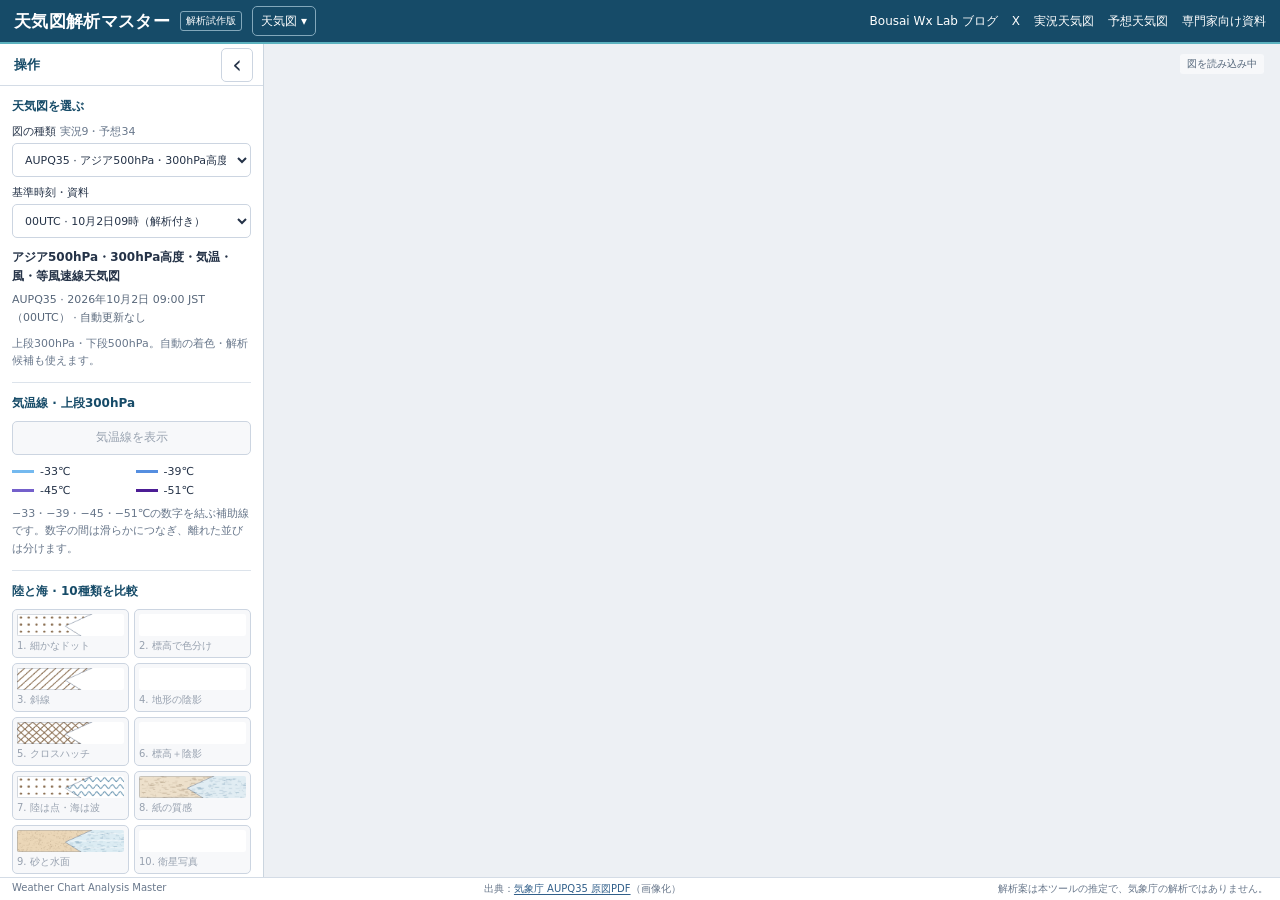
==== index.html @ 8e0619f0 "Add 300 hPa temperature stamp guide lines" ====
<!doctype html>
<html lang="ja">
<head>
  <meta charset="utf-8">
  <meta name="viewport" content="width=device-width, initial-scale=1">
  <meta name="referrer" content="no-referrer">
  <meta http-equiv="Content-Security-Policy" content="default-src 'none'; script-src 'self'; style-src 'self'; img-src 'self' blob:; connect-src 'self'; object-src 'none'; base-uri 'none'; form-action 'none'">
  <meta name="description" content="天気図解析マスター（Weather Chart Analysis Master）。気象庁の専門天気図に風速帯の色塗りとトラフ・強風軸の候補を重ねる解析補助ツール。">
  <meta name="application-name" content="Weather Chart Analysis Master">
  <title>天気図解析マスター | Weather Chart Analysis Master | Bousai Wx Lab</title>
  <link rel="stylesheet" href="styles.css?v=c596bcf6027dfc01">
  <script src="analysis.js?v=8c87cda59aa957b8" defer></script>
  <script src="geography.js?v=f05742dc0ce1b78a" defer></script>
  <script src="catalog.js?v=9d1519ba693ab9cf" defer></script>
  <script src="app.js?v=168e62d53a9ed03c" defer></script>
</head>
<body>
  <header class="topbar">
    <h1 title="Weather Chart Analysis Master">天気図解析マスター</h1><span class="edition">解析試作版</span>
    <button type="button" id="choose-chart" aria-label="天気図を選ぶ" aria-controls="control-panel">天気図 ▾</button>
    <details id="links" class="header-links"><summary>リンク</summary><nav aria-label="関連リンク">
      <a href="https://bousai-wx-lab.com/" target="_blank" rel="noopener noreferrer">Bousai Wx Lab ブログ</a>
      <a href="https://x.com/bousai_wx_lab" target="_blank" rel="noopener noreferrer" aria-label="Bousai Wx LabのX">X</a>
      <a href="https://www.jma.go.jp/bosai/numericmap/#type=upper" target="_blank" rel="noopener noreferrer">実況天気図</a>
      <a href="https://www.jma.go.jp/bosai/numericmap/" target="_blank" rel="noopener noreferrer">予想天気図</a>
      <a href="https://www.jma.go.jp/jma/kishou/know/expert/index.html" target="_blank" rel="noopener noreferrer">専門家向け資料</a>
    </nav></details>
  </header>
  <main id="workspace">
    <aside id="control-panel" aria-label="天気図の操作パネル">
    <div class="panel-heading"><strong>操作</strong><button type="button" id="panel-close" aria-label="操作パネルを左に折りたたむ" aria-controls="control-panel" aria-expanded="true">‹</button></div>
    <div class="panel-content">
    <section class="chart-selection" aria-labelledby="chart-selection-heading">
      <h2 id="chart-selection-heading">天気図を選ぶ</h2>
      <label for="chart-select">図の種類 <span id="chart-count"></span></label>
      <select id="chart-select" disabled><option>一覧を読み込み中</option></select>
      <label for="source-select">基準時刻・資料</label>
      <select id="source-select" disabled><option>読み込み中</option></select>
      <div id="page-selection" hidden><label for="page-select">ページ</label><select id="page-select"></select></div>
      <p id="chart-name"></p>
      <p id="chart-info">AUPQ35 · 300 / 500hPa · 図を読み込み中</p>
      <p id="chart-note" class="gesture-note"></p>
      <button type="button" id="chart-retry" hidden>図を再読み込み</button>
    </section>
    <section class="panel-section" data-requires="reviewed-aupq35" aria-labelledby="temperature-heading">
      <h2 id="temperature-heading">気温線 · 上段300hPa</h2>
      <button type="button" id="temperature" aria-pressed="false" disabled>気温線を表示</button>
      <div id="temperature-legend" class="temperature-legend" aria-label="300hPaの気温線。暖かいほど薄い青、冷たいほど濃い紫"></div>
      <p class="gesture-note">−33・−39・−45・−51℃の数字を結ぶ補助線です。数字の間は滑らかにつなぎ、離れた並びは分けます。</p>
    </section>
    <section class="panel-section" data-requires="reviewed-aupq35" aria-labelledby="geography-heading">
      <h2 id="geography-heading">陸と海 · 10種類を比較</h2>
      <div id="geography-patterns" class="geography-patterns" role="group" aria-label="陸海の塗り方"></div>
      <div class="geography-settings"><button type="button" id="geography-toggle" aria-pressed="false" disabled>陸海を外す</button><label for="geography-opacity">濃さ <output id="geography-opacity-value">40%</output></label></div>
      <input id="geography-opacity" type="range" min="0" max="100" step="5" value="40" aria-label="陸海の濃さ" disabled>
      <p id="geography-note" class="gesture-note">上段・下段に同じ塗り方を重ねます。<br>濃さを変えて線の見やすさを調整できます。</p>
      <p id="satellite-note" class="gesture-note" hidden>地表の参考画像：NASA Blue Marble、2004年10月。現在の航空写真ではありません。<br><a href="https://science.nasa.gov/earth/earth-observatory/blue-marble-next-generation/base-map/" target="_blank" rel="noopener noreferrer">NASA Earth Observatory / Reto Stoeckli</a>（投影変換して使用）</p>
      <div id="elevation-note" hidden>
        <h3 class="elevation-heading">地表の標高</h3><div id="elevation-legend" class="elevation-legend" aria-label="地表標高の色分け、単位はメートル"></div>
        <p id="relief-note" class="gesture-note" hidden>陰影の明暗は斜面の向き・傾きです。山の凹凸を強調しています。</p>
        <p class="gesture-note"><a href="https://www.ncei.noaa.gov/products/etopo-global-relief-model" target="_blank" rel="noopener noreferrer">NOAA ETOPO 2022</a> · 1分格子（南北約1.9km）<br>山脈や高原を見る広域表示です。</p>
      </div>
    </section>
    <section class="panel-section" data-requires="reviewed-aupq35" aria-labelledby="symbol-heading">
      <h2 id="symbol-heading">原図の文字を色分け</h2>
      <button type="button" id="symbol-color" aria-pressed="false" disabled>L・H・C・Wを色分け</button>
      <p class="symbol-legend"><span class="symbol-l">L：赤</span><span class="symbol-h">H：青</span><span class="symbol-c">C：水色</span><span class="symbol-w">W：オレンジ</span></p>
    </section>
    <section class="panel-section" data-requires="reviewed-aupq35" aria-labelledby="wind-heading">
      <h2 id="wind-heading">風速の色塗り · 上段300hPa</h2>
      <button type="button" id="wind" class="wind-button" aria-pressed="false" disabled>風速を色塗り</button>
      <div id="wind-legend" class="wind-legend" aria-label="風速の色分け、単位はノット"></div>
      <p class="gesture-note">等風速線に沿って20kt刻みで色分け。<br>40kt未満は着色しません。</p>
    </section>
    <section class="panel-section" data-requires="reviewed-aupq35" aria-labelledby="analysis-heading">
      <h2 id="analysis-heading">解析候補</h2>
      <div class="group analysis-buttons">
        <button type="button" id="analyze" class="save" disabled>標準の解析案を表示</button>
        <button type="button" id="trough" aria-pressed="false" disabled>トラフ候補</button>
        <button type="button" id="jet" aria-pressed="false" disabled>強風軸候補</button>
        <button type="button" id="original" disabled>原図だけ</button>
      </div>
      <div class="analysis-note"><span class="legend trough-key">500hPa トラフ候補</span><span class="legend jet-key">300hPa 強風軸候補 →</span><p>赤矢印：各強風帯の最も強い帯の中心。流れの経路はこの1枚で確認。<br>トラフ：等高度線の曲がりから推定。</p></div>
    </section>
    <section class="panel-section" aria-labelledby="view-heading">
      <h2 id="view-heading">表示</h2>
      <div class="group view">
        <button type="button" id="zoom-out" aria-label="天気図を縮小" disabled>−</button>
        <select id="zoom" aria-label="天気図の表示倍率"><option value="fit">全体</option><option value="0.25">25%</option><option value="0.5">50%</option><option value="0.75">75%</option><option value="1">100%</option><option value="1.5">150%</option><option value="2">200%</option><option value="3">300%</option><option value="4">400%</option><option value="custom" id="custom-zoom" hidden>倍率</option></select>
        <button type="button" id="zoom-in" aria-label="天気図を拡大" disabled>＋</button>
        <button type="button" id="fit">全体に戻す</button>
      </div>
      <p class="gesture-note">ホイールで拡大・縮小<br>ドラッグで移動</p>
    </section>
    <details id="manual" class="panel-section"><summary>手描きで補足する</summary>
    <div class="toolbar" aria-label="色塗りの道具">
      <div class="group tools" aria-label="操作">
        <button type="button" id="paint" aria-pressed="true">色を塗る</button>
        <button type="button" id="erase" aria-pressed="false">消しゴム</button>
        <button type="button" id="move" aria-pressed="false">移動</button>
      </div>
      <div class="group palette" aria-label="色">
        <button type="button" class="swatch blue" data-color="#2563eb" aria-label="青" aria-pressed="true">青</button>
        <button type="button" class="swatch red" data-color="#dc2626" aria-label="赤" aria-pressed="false">赤</button>
        <button type="button" class="swatch green" data-color="#16a34a" aria-label="緑" aria-pressed="false">緑</button>
        <button type="button" class="swatch yellow" data-color="#eab308" aria-label="黄" aria-pressed="false">黄</button>
        <button type="button" class="swatch purple" data-color="#9333ea" aria-label="紫" aria-pressed="false">紫</button>
        <label class="custom-color">自由色<input type="color" id="color" value="#2563eb" aria-label="自由色"></label>
      </div>
      <div class="group settings">
        <label>太さ<select id="width"><option value="5">細</option><option value="14" selected>中</option><option value="30">太</option><option value="60">極太</option></select></label>
        <label>濃さ<select id="opacity"><option value="0.2">20%</option><option value="0.35" selected>35%</option><option value="0.6">60%</option><option value="1">100%</option></select></label>
      </div>
      <div class="group history">
        <button type="button" id="undo" disabled>取り消し</button>
        <button type="button" id="redo" disabled>やり直し</button>
        <button type="button" id="clear" disabled>手描きを消す</button>
      </div>
    </div>
    </details>
    <div class="panel-section export-section"><button type="button" id="save" class="save" disabled>PNG保存</button><a id="export-link" download="aupq35-colored.png" hidden>書き出したPNG</a></div>
    <p id="hint" class="gesture-note">拡大した図をドラッグして移動します。</p>
    <p class="privacy-note">描画内容は送信・自動保存しません。</p>
    </div>
    </aside>
    <section class="viewer" aria-label="資料の表示">
    <button type="button" id="panel-open" class="panel-open" aria-label="操作パネルを開く" aria-controls="control-panel" aria-expanded="false" hidden>› 操作</button>
    <span id="status" role="status" aria-live="polite">読み込み中</span>
    <div id="viewport" tabindex="0" aria-label="天気図。ホイールで拡大・縮小、移動モードでドラッグして移動できます。">
      <div id="paper" data-ready="false" data-strokes="0" hidden>
        <img id="chart" src="assets/aupq35.png" alt="気象庁AUPQ35。2026年10月2日00UTCの300hPaと500hPaの高度・気温・風の実況図。上段は300hPa、下段は500hPa。" draggable="false">
        <canvas id="geography-layer" aria-label="陸海の模様・標高・地形の陰影・参考衛星画像"></canvas>
        <canvas id="wind-layer" aria-label="300hPa等風速線に沿った緑色の塗り分け"></canvas>
        <canvas id="analysis-layer" aria-label="500hPaのトラフの推定候補"></canvas>
        <canvas id="jet-layer" aria-label="300hPaの強風帯の中心を流れに沿ってたどる赤い矢印"></canvas>
        <canvas id="temperature-layer" aria-label="300hPaの−33から−51℃の気温表示を結ぶ青から紫の補助線"></canvas>
        <canvas id="symbol-layer" aria-label="原図のLは赤、Hは青、Cは水色、Wはオレンジ。文字部分だけの色分け"></canvas>
        <canvas id="ink" aria-label="天気図の色塗り面"></canvas>
      </div>
    </div>
    </section>
  </main>
  <footer>
    <span lang="en">Weather Chart Analysis Master</span>
    <span>出典：<a id="source-link" href="https://www.jma.go.jp/bosai/numericmap/data/nwpmap/aupq35_00.pdf" target="_blank" rel="noopener noreferrer">気象庁 AUPQ35 原図PDF</a>（画像化）</span>
    <span>解析案は本ツールの推定で、気象庁の解析ではありません。</span>
  </footer>
  <dialog id="clear-dialog"><form method="dialog"><p>手描きの色塗りをすべて消しますか？</p><p class="dialog-note">原図と解析案は残ります。取り消しで戻せます。</p><div><button value="cancel">戻る</button><button value="clear" class="danger">手描きを消す</button></div></form></dialog>
</body>
</html>
---- styles.css ----
:root { color-scheme: light; font-family: system-ui, sans-serif; color: #243247; background: #edf0f4; }
* { box-sizing: border-box; }
[hidden] { display: none !important; }
body { margin: 0; height: 100dvh; display: flex; flex-direction: column; overflow: hidden; }
.topbar { height: 44px; flex-shrink: 0; display: flex; align-items: center; gap: 10px; padding: 0 14px; color: #fff; background: #164b68; border-bottom: 2px solid #5cb2bf; position: relative; z-index: 5; }
h1 { font-size: 17px; font-weight: 700; margin: 0; white-space: nowrap; letter-spacing: .02em; }
.edition { font-size: 10px; padding: 2px 5px; border: 1px solid #83a8bb; border-radius: 3px; white-space: nowrap; }
#choose-chart { font-size: 12px; min-height: 30px; white-space: nowrap; padding: 3px 8px; color: #fff; background: transparent; border-color: #83a8bb; }
#choose-chart:hover { background: #ffffff18; }
.header-links { margin-left: auto; }
.header-links > summary { display: none; }
.header-links nav { display: flex; align-items: center; gap: 14px; }
.header-links a { color: #fff; font-size: 12px; white-space: nowrap; text-decoration: none; }
.header-links a:hover { text-decoration: underline; }
#workspace { min-height: 0; flex: 1; display: grid; grid-template-columns: 264px minmax(0, 1fr); position: relative; }
#workspace.panel-collapsed { grid-template-columns: 0 minmax(0, 1fr); }
#control-panel { min-width: 0; min-height: 0; display: flex; flex-direction: column; background: #fff; border-right: 1px solid #cbd5df; }
.panel-heading { height: 42px; flex-shrink: 0; display: flex; align-items: center; justify-content: space-between; padding: 0 10px 0 14px; border-bottom: 1px solid #d4dce6; color: #164b68; }
.panel-heading strong { font-size: 13px; }
#panel-close { width: 32px; padding: 0; font-size: 24px; }
.panel-content { overflow-y: auto; min-height: 0; padding: 10px 12px; }
#chart-info { margin: 0 0 12px; font-size: 11px; line-height: 1.6; color: #58677a; }
.chart-selection { padding: 2px 0 12px; }
.chart-selection label { display: block; font-size: 11px; margin: 8px 0 4px; }
.chart-selection select { display: block; width: 100%; min-width: 0; margin: 0; font-size: 11px; }
#chart-count { color: #68778b; }
#chart-name { font-size: 12px; font-weight: 600; line-height: 1.6; margin: 10px 0 5px; overflow-wrap: anywhere; }
.chart-selection #chart-info { margin: 0; }
#chart-retry { margin-top: 8px; }
.panel-section { border-top: 1px solid #dce3eb; padding: 12px 0; }
.geography-patterns { display: grid; grid-template-columns: repeat(2, minmax(0, 1fr)); gap: 5px; }
.geography-patterns button { display: flex; flex-direction: column; align-items: stretch; gap: 3px; padding: 4px; font-size: 10px; text-align: left; }
.geography-patterns canvas { display: block; width: 100%; height: 22px; border-radius: 2px; }
.geography-settings { display: flex; justify-content: space-between; align-items: center; margin-top: 8px; gap: 6px; }
.geography-settings label { font-size: 11px; white-space: nowrap; }
#geography-opacity { width: 100%; margin: 6px 0 0; accent-color: #164b68; }
.elevation-heading { margin: 10px 0 6px; font-size: 11px; color: #164b68; }
.elevation-legend { display: grid; grid-template-columns: 1fr 1fr; gap: 5px 7px; font-size: 10px; }
.elevation-legend span { display: inline-flex; align-items: center; gap: 5px; white-space: nowrap; }
.elevation-legend i { display: inline-block; width: 16px; height: 11px; border: 1px solid #76625255; }
.symbol-legend { display: flex; flex-wrap: wrap; gap: 4px 10px; font-size: 11px; margin: 8px 0 0; }
.symbol-l { color: #dc2626; } .symbol-h { color: #2563eb; } .symbol-c { color: #38bdf8; } .symbol-w { color: #f97316; }
#symbol-color { width: 100%; }
#temperature { width: 100%; }
.temperature-legend { display: grid; grid-template-columns: 1fr 1fr; gap: 6px 8px; margin-top: 10px; font-size: 11px; }
.temperature-legend span { display: inline-flex; align-items: center; gap: 6px; }
.temperature-legend i { display: inline-block; width: 22px; border-top: 3px solid; }
h2 { margin: 0 0 9px; font-size: 12px; color: #164b68; }
.analysis-buttons { flex-wrap: wrap; }
#analyze { width: 100%; margin-bottom: 2px; }
.analysis-note { display: flex; flex-direction: column; gap: 6px; font-size: 11px; margin-top: 10px; color: #58677a; }
.analysis-note p { margin: 2px 0 0; line-height: 1.6; }
.legend { display: inline-flex; align-items: center; gap: 6px; }
.legend::before { content: ''; width: 22px; height: 0; border-top: 3px solid #f02020; }
.trough-key::before { border-top: 5px double #9a4b16; }
.wind-button { width: 100%; color: #17683e; border-color: #50a97b; font-weight: 600; }
.wind-button[aria-pressed='true'] { color: #fff; background: #17683e; border-color: #17683e; box-shadow: none; }
.wind-button[aria-pressed='true']:hover { background: #125431; }
.wind-legend { display: grid; grid-template-columns: 1fr 1fr; gap: 6px 8px; margin-top: 10px; font-size: 10px; color: #405367; }
.wind-swatch { display: inline-flex; align-items: center; gap: 5px; white-space: nowrap; }
.wind-swatch i { width: 18px; height: 12px; flex-shrink: 0; border: 1px solid #316f4b4d; border-radius: 2px; }
summary { cursor: pointer; font-size: 12px; color: #164b68; font-weight: 600; }
.toolbar { display: flex; flex-direction: column; gap: 12px; padding-top: 12px; }
.group { display: flex; align-items: center; gap: 5px; }
button, select { font: inherit; font-size: 12px; min-height: 34px; border: 1px solid #ccd5e1; border-radius: 5px; background: #fff; color: #243247; padding: 5px 8px; cursor: pointer; }
button:hover:not(:disabled) { background: #f0f5fb; }
button:disabled { color: #97a1af; cursor: default; background: #f7f8fa; }
button[aria-pressed='true'] { border-color: #1e4e83; background: #eaf2fc; box-shadow: inset 0 0 0 1px #1e4e83; }
button:focus-visible, select:focus-visible, input:focus-visible, summary:focus-visible, a:focus-visible, #viewport:focus-visible { outline: 3px solid #6ba6df; outline-offset: 2px; }
.view { flex-wrap: wrap; }
#zoom { flex: 1; min-width: 75px; }
#zoom-in, #zoom-out { width: 35px; font-weight: 700; font-size: 18px; }
#fit { width: 100%; margin-top: 3px; }
.gesture-note { font-size: 11px; line-height: 1.6; color: #68778b; margin: 8px 0 0; }
.palette { flex-wrap: wrap; gap: 6px; }
.swatch { min-width: 32px; padding: 4px 6px; color: #fff; font-weight: 700; }
.swatch.blue { background: #2563eb; } .swatch.red { background: #dc2626; } .swatch.green { background: #16a34a; } .swatch.yellow { background: #eab308; color: #34310a; } .swatch.purple { background: #9333ea; }
.swatch:hover:not(:disabled) { filter: brightness(.95); }
.swatch[aria-pressed='true'] { outline: 2px solid #243247; outline-offset: 2px; box-shadow: inset 0 0 0 2px #fff; }
.custom-color { font-size: 10px; color: #58677a; text-align: center; }
input[type='color'] { display: block; border: 0; padding: 0; width: 30px; height: 22px; background: none; cursor: pointer; }
.settings { gap: 10px; } label { font-size: 12px; } label select { margin-left: 4px; }
.history { flex-wrap: wrap; }
.save { background: #1d4f7d; border-color: #1d4f7d; color: #fff; font-weight: 600; }
.save:hover:not(:disabled) { background: #173f64; }
.export-section { display: flex; align-items: center; flex-wrap: wrap; gap: 8px; }
.export-section button { flex: 1; }
.export-section a { font-size: 11px; }
.privacy-note { font-size: 10px; line-height: 1.5; color: #68778b; }
.viewer { grid-column: 2; position: relative; min-width: 0; min-height: 0; display: flex; }
#status { position: absolute; top: 10px; right: 16px; z-index: 2; font-size: 10px; color: #536579; background: #f8fafcde; padding: 3px 7px; border-radius: 3px; max-width: calc(100% - 92px); pointer-events: none; }
.panel-open { position: absolute; left: 0; top: 10px; z-index: 3; padding: 4px 9px; border-radius: 0 5px 5px 0; color: #164b68; box-shadow: 1px 2px 6px #2432471a; }
#viewport { flex: 1; min-width: 0; min-height: 0; overflow: auto; padding: 10px; overscroll-behavior: contain; scrollbar-gutter: stable; }
#paper { position: relative; isolation: isolate; margin: auto; box-shadow: 0 1px 9px #2a3c5124; background: #fff; width: min(100%, 650px); aspect-ratio: 2048 / 2993; }
#chart { display: block; width: 100%; height: 100%; user-select: none; }
#geography-layer, #wind-layer, #analysis-layer { position: absolute; inset: 0; width: 100%; height: 100%; mix-blend-mode: multiply; pointer-events: none; }
#geography-layer { z-index: 1; }
#wind-layer { z-index: 2; }
#analysis-layer { z-index: 3; }
#jet-layer { position: absolute; inset: 0; width: 100%; height: 100%; pointer-events: none; z-index: 4; }
#symbol-layer { position: absolute; inset: 0; width: 100%; height: 100%; pointer-events: none; z-index: 5; }
#temperature-layer { position: absolute; inset: 0; width: 100%; height: 100%; pointer-events: none; z-index: 5; }
#ink { position: absolute; inset: 0; width: 100%; height: 100%; mix-blend-mode: multiply; cursor: crosshair; touch-action: none; z-index: 6; }
#ink[data-mode='move'] { cursor: grab; } #ink[data-dragging='true'][data-mode='move'] { cursor: grabbing; }
footer { display: flex; justify-content: space-between; flex-wrap: wrap; flex-shrink: 0; gap: 2px 14px; font-size: 10px; color: #68778b; background: #fff; border-top: 1px solid #d4dce6; padding: 4px 12px; }
a { color: #315f8a; text-underline-offset: 2px; }
dialog { max-width: calc(100vw - 32px); border: 1px solid #d4dce6; border-radius: 7px; padding: 18px; box-shadow: 0 6px 30px #18263526; }
dialog::backdrop { background: #23334b55; } dialog p { margin: 0 0 14px; } dialog div { display: flex; justify-content: flex-end; gap: 8px; }
.dialog-note { font-size: 12px; color: #68778b; } .danger { color: #a02929; }
@media (max-width: 1100px) {
  .header-links > summary { display: block; color: #fff; font-weight: 400; padding: 6px 8px; border: 1px solid #83a8bb; border-radius: 4px; }
  .header-links nav { display: none; }
  .header-links[open] nav { display: flex; position: absolute; top: 44px; right: 8px; flex-direction: column; align-items: stretch; gap: 0; background: #164b68; border: 1px solid #83a8bb; border-radius: 4px; padding: 5px; box-shadow: 0 3px 12px #24324733; }
  .header-links nav a { padding: 9px 12px; }
}
@media (max-width: 720px) {
  .topbar { padding: 0 8px; gap: 6px; } h1 { font-size: 15px; } .edition { display: none; }
  #workspace, #workspace.panel-collapsed { grid-template-columns: minmax(0, 1fr); }
  #control-panel { position: absolute; left: 0; top: 0; bottom: 0; z-index: 4; width: min(280px, calc(100% - 50px)); box-shadow: 3px 0 14px #24324733; }
  .viewer { grid-column: 1; }
  button, select { min-height: 40px; } #panel-close { width: 40px; } .panel-heading { height: 48px; }
  #zoom-in, #zoom-out { width: 40px; } #viewport { padding: 8px; }
  #status { top: 12px; right: 12px; font-size: 9px; }
  footer { font-size: 9px; padding: 3px 8px; }
}
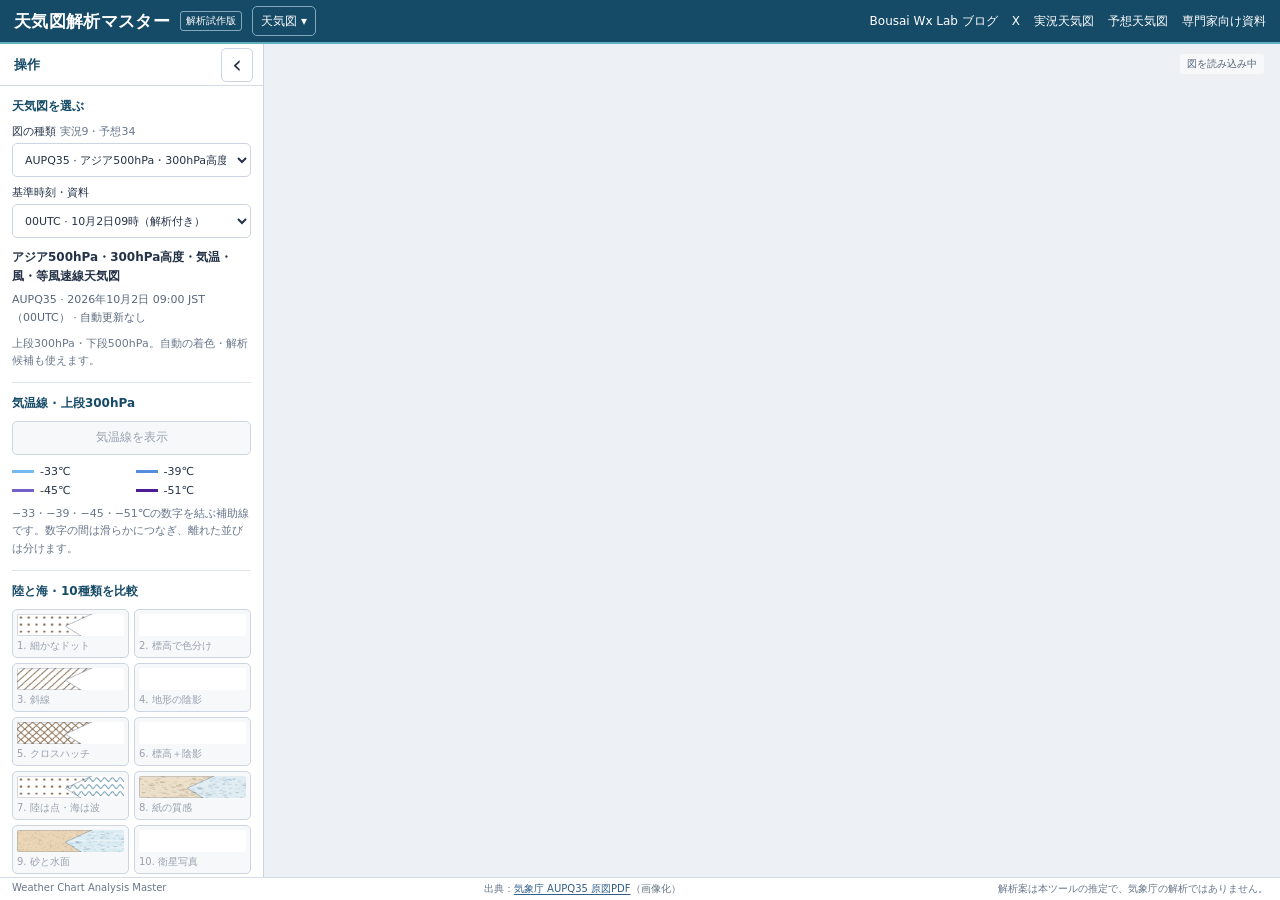
==== commit 35ab0436: "Keep temperature guide curves smooth through stamp anchors" ====
--- a/index.html
+++ b/index.html
@@ -9,7 +9,7 @@
   <meta name="application-name" content="Weather Chart Analysis Master">
   <title>天気図解析マスター | Weather Chart Analysis Master | Bousai Wx Lab</title>
   <link rel="stylesheet" href="styles.css?v=c596bcf6027dfc01">
-  <script src="analysis.js?v=8c87cda59aa957b8" defer></script>
+  <script src="analysis.js?v=48cc9b9fd74617ff" defer></script>
   <script src="geography.js?v=f05742dc0ce1b78a" defer></script>
   <script src="catalog.js?v=9d1519ba693ab9cf" defer></script>
   <script src="app.js?v=168e62d53a9ed03c" defer></script>
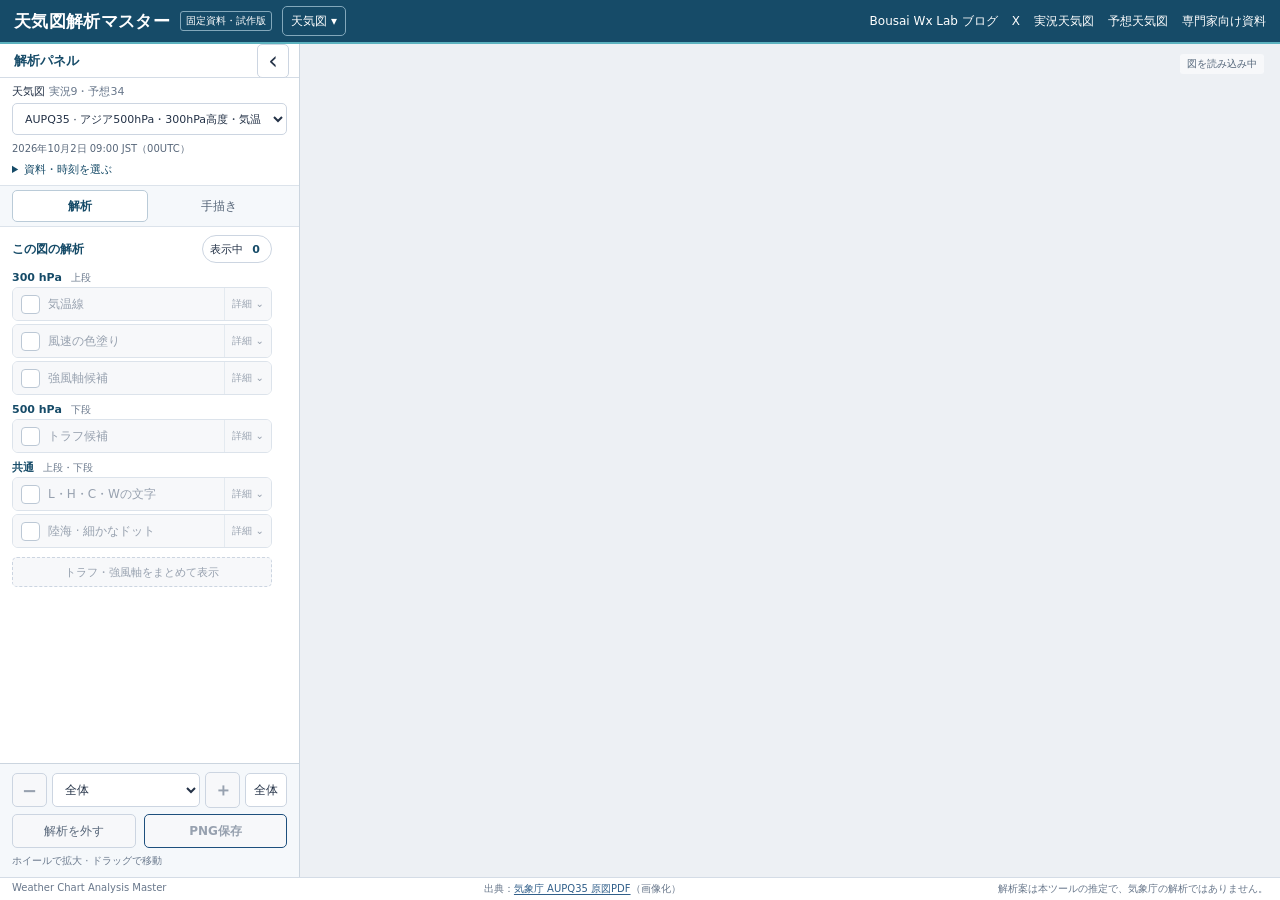
==== commit 3f6365c0: "Organize chart-specific analysis controls and on-demand settings" ====
--- a/index.html
+++ b/index.html
@@ -8,15 +8,15 @@
   <meta name="description" content="天気図解析マスター（Weather Chart Analysis Master）。気象庁の専門天気図に風速帯の色塗りとトラフ・強風軸の候補を重ねる解析補助ツール。">
   <meta name="application-name" content="Weather Chart Analysis Master">
   <title>天気図解析マスター | Weather Chart Analysis Master | Bousai Wx Lab</title>
-  <link rel="stylesheet" href="styles.css?v=c596bcf6027dfc01">
+  <link rel="stylesheet" href="styles.css?v=82f42aea5d2b533d">
   <script src="analysis.js?v=48cc9b9fd74617ff" defer></script>
   <script src="geography.js?v=f05742dc0ce1b78a" defer></script>
   <script src="catalog.js?v=9d1519ba693ab9cf" defer></script>
-  <script src="app.js?v=168e62d53a9ed03c" defer></script>
+  <script src="app.js?v=be11c97570815017" defer></script>
 </head>
 <body>
   <header class="topbar">
-    <h1 title="Weather Chart Analysis Master">天気図解析マスター</h1><span class="edition">解析試作版</span>
+    <h1 title="Weather Chart Analysis Master">天気図解析マスター</h1><span class="edition">固定資料・試作版</span>
     <button type="button" id="choose-chart" aria-label="天気図を選ぶ" aria-controls="control-panel">天気図 ▾</button>
     <details id="links" class="header-links"><summary>リンク</summary><nav aria-label="関連リンク">
       <a href="https://bousai-wx-lab.com/" target="_blank" rel="noopener noreferrer">Bousai Wx Lab ブログ</a>
@@ -28,30 +28,49 @@
   </header>
   <main id="workspace">
     <aside id="control-panel" aria-label="天気図の操作パネル">
-    <div class="panel-heading"><strong>操作</strong><button type="button" id="panel-close" aria-label="操作パネルを左に折りたたむ" aria-controls="control-panel" aria-expanded="true">‹</button></div>
-    <div class="panel-content">
-    <section class="chart-selection" aria-labelledby="chart-selection-heading">
-      <h2 id="chart-selection-heading">天気図を選ぶ</h2>
-      <label for="chart-select">図の種類 <span id="chart-count"></span></label>
+    <div class="panel-heading"><strong>解析パネル</strong><button type="button" id="panel-close" aria-label="操作パネルを左に折りたたむ" aria-controls="control-panel" aria-expanded="true">‹</button></div>
+    <section class="chart-selection" aria-label="選択中の天気図">
+      <label for="chart-select">天気図 <span id="chart-count"></span></label>
       <select id="chart-select" disabled><option>一覧を読み込み中</option></select>
-      <label for="source-select">基準時刻・資料</label>
-      <select id="source-select" disabled><option>読み込み中</option></select>
-      <div id="page-selection" hidden><label for="page-select">ページ</label><select id="page-select"></select></div>
-      <p id="chart-name"></p>
       <p id="chart-info">AUPQ35 · 300 / 500hPa · 図を読み込み中</p>
-      <p id="chart-note" class="gesture-note"></p>
+      <details id="source-details"><summary>資料・時刻を選ぶ</summary>
+        <label for="source-select">資料・基準時刻</label><select id="source-select" disabled><option>読み込み中</option></select>
+        <div id="page-selection" hidden><label for="page-select">ページ</label><select id="page-select"></select></div>
+        <p id="chart-name"></p><p id="chart-note" class="gesture-note"></p>
+      </details>
       <button type="button" id="chart-retry" hidden>図を再読み込み</button>
     </section>
-    <section class="panel-section" data-requires="reviewed-aupq35" aria-labelledby="temperature-heading">
-      <h2 id="temperature-heading">気温線 · 上段300hPa</h2>
-      <button type="button" id="temperature" aria-pressed="false" disabled>気温線を表示</button>
-      <div id="temperature-legend" class="temperature-legend" aria-label="300hPaの気温線。暖かいほど薄い青、冷たいほど濃い紫"></div>
-      <p class="gesture-note">−33・−39・−45・−51℃の数字を結ぶ補助線です。数字の間は滑らかにつなぎ、離れた並びは分けます。</p>
-    </section>
-    <section class="panel-section" data-requires="reviewed-aupq35" aria-labelledby="geography-heading">
-      <h2 id="geography-heading">陸と海 · 10種類を比較</h2>
-      <div id="geography-patterns" class="geography-patterns" role="group" aria-label="陸海の塗り方"></div>
-      <div class="geography-settings"><button type="button" id="geography-toggle" aria-pressed="false" disabled>陸海を外す</button><label for="geography-opacity">濃さ <output id="geography-opacity-value">40%</output></label></div>
+    <nav class="panel-modes" aria-label="解析の方法"><button type="button" id="analysis-mode" aria-pressed="true" aria-controls="analysis-panel">解析</button><button type="button" id="manual-mode" aria-pressed="false" aria-controls="manual">手描き</button></nav>
+    <div class="panel-content">
+    <section id="analysis-panel" aria-label="この図の解析">
+      <div data-requires="reviewed-aupq35" id="automatic-tools">
+      <div class="analysis-list-heading"><h2>この図の解析</h2><button type="button" id="active-only" aria-pressed="false">表示中 <span id="layer-count">0</span></button></div>
+      <p class="list-help">項目で表示切替 · 詳細で凡例・設定</p>
+      <div class="layer-group" data-layer-group><h3>300 hPa <span>上段</span></h3>
+      <article class="layer-tool" data-layer="temperature">
+        <div class="layer-row"><button type="button" id="temperature" class="layer-toggle" aria-pressed="false" disabled>気温線</button><button type="button" class="layer-detail-button" data-layer-detail="temperature" aria-label="気温線の詳細" aria-expanded="false" aria-controls="detail-temperature">詳細 <span aria-hidden="true">⌄</span></button></div>
+        <div id="detail-temperature" class="layer-details" hidden><div id="temperature-legend" class="temperature-legend" aria-label="300hPaの気温線。暖かいほど薄い青、冷たいほど濃い紫"></div><p class="gesture-note">−33・−39・−45・−51℃の数字を結ぶ補助線です。数字の間は滑らかにつなぎ、離れた並びは分けます。</p></div>
+      </article>
+      <article class="layer-tool" data-layer="wind">
+        <div class="layer-row"><button type="button" id="wind" class="layer-toggle" aria-pressed="false" disabled>風速の色塗り</button><button type="button" class="layer-detail-button" data-layer-detail="wind" aria-label="風速の色塗りの詳細" aria-expanded="false" aria-controls="detail-wind">詳細 <span aria-hidden="true">⌄</span></button></div>
+        <div id="detail-wind" class="layer-details" hidden><div id="wind-legend" class="wind-legend" aria-label="風速の色分け、単位はノット"></div><p class="gesture-note">等風速線に沿って20kt刻みで色分け。40kt未満は着色しません。</p></div>
+      </article>
+      <article class="layer-tool" data-layer="jet">
+        <div class="layer-row"><button type="button" id="jet" class="layer-toggle" aria-pressed="false" disabled>強風軸候補</button><button type="button" class="layer-detail-button" data-layer-detail="jet" aria-label="強風軸候補の詳細" aria-expanded="false" aria-controls="detail-jet">詳細 <span aria-hidden="true">⌄</span></button></div>
+        <div id="detail-jet" class="layer-details" hidden><span class="legend jet-key">赤い矢印 · 300hPa</span><p class="gesture-note">各強風帯の最も強い帯の中心をたどります。流れの経路はこの1枚で確認してください。</p></div>
+      </article>
+      </div><div class="layer-group" data-layer-group><h3>500 hPa <span>下段</span></h3>      <article class="layer-tool" data-layer="trough">
+        <div class="layer-row"><button type="button" id="trough" class="layer-toggle" aria-pressed="false" disabled>トラフ候補</button><button type="button" class="layer-detail-button" data-layer-detail="trough" aria-label="トラフ候補の詳細" aria-expanded="false" aria-controls="detail-trough">詳細 <span aria-hidden="true">⌄</span></button></div>
+        <div id="detail-trough" class="layer-details" hidden><span class="legend trough-key">茶色の二重線 · 500hPa</span><p class="gesture-note">等高度線の曲がりから推定した候補です。</p></div>
+      </article>
+      </div><div class="layer-group" data-layer-group><h3>共通 <span>上段・下段</span></h3>      <article class="layer-tool" data-layer="symbols">
+        <div class="layer-row"><button type="button" id="symbol-color" class="layer-toggle" aria-pressed="false" disabled>L・H・C・Wの文字</button><button type="button" class="layer-detail-button" data-layer-detail="symbols" aria-label="L・H・C・Wの文字の詳細" aria-expanded="false" aria-controls="detail-symbols">詳細 <span aria-hidden="true">⌄</span></button></div>
+        <div id="detail-symbols" class="layer-details" hidden><p class="symbol-legend"><span class="symbol-l">L：赤</span><span class="symbol-h">H：青</span><span class="symbol-c">C：水色</span><span class="symbol-w">W：オレンジ</span></p><p class="gesture-note">原図の文字部分だけを色分けします。</p></div>
+      </article>
+      <article class="layer-tool" data-layer="geography">
+        <div class="layer-row"><button type="button" id="geography-toggle" class="layer-toggle" aria-pressed="false" disabled>陸海・地形</button><button type="button" class="layer-detail-button" data-layer-detail="geography" aria-label="陸海・地形の詳細" aria-expanded="false" aria-controls="detail-geography">詳細 <span aria-hidden="true">⌄</span></button></div>
+        <div id="detail-geography" class="layer-details" hidden><p id="geography-current" class="selected-style"></p>      <div id="geography-patterns" class="geography-patterns" role="group" aria-label="陸海の塗り方"></div>
+      <div class="geography-settings"><label for="geography-opacity">濃さ <output id="geography-opacity-value">40%</output></label></div>
       <input id="geography-opacity" type="range" min="0" max="100" step="5" value="40" aria-label="陸海の濃さ" disabled>
       <p id="geography-note" class="gesture-note">上段・下段に同じ塗り方を重ねます。<br>濃さを変えて線の見やすさを調整できます。</p>
       <p id="satellite-note" class="gesture-note" hidden>地表の参考画像：NASA Blue Marble、2004年10月。現在の航空写真ではありません。<br><a href="https://science.nasa.gov/earth/earth-observatory/blue-marble-next-generation/base-map/" target="_blank" rel="noopener noreferrer">NASA Earth Observatory / Reto Stoeckli</a>（投影変換して使用）</p>
@@ -60,39 +79,14 @@
         <p id="relief-note" class="gesture-note" hidden>陰影の明暗は斜面の向き・傾きです。山の凹凸を強調しています。</p>
         <p class="gesture-note"><a href="https://www.ncei.noaa.gov/products/etopo-global-relief-model" target="_blank" rel="noopener noreferrer">NOAA ETOPO 2022</a> · 1分格子（南北約1.9km）<br>山脈や高原を見る広域表示です。</p>
       </div>
+</div>
+      </article>
+      </div><p id="no-active-layers" class="gesture-note" hidden>表示中の解析はありません。「表示中」を解除すると追加できます。</p>
+      <button type="button" id="analyze" class="analysis-preset" disabled>トラフ・強風軸をまとめて表示</button>
+      </div>
+      <div id="manual-only" class="empty-analysis" hidden><h2>この図は手描きで解析</h2><p>自動の色塗り・解析はまだありません。原図を確認しながら、色や太さを選んで書き込めます。</p><button type="button" id="start-manual">手描きを開く</button></div>
     </section>
-    <section class="panel-section" data-requires="reviewed-aupq35" aria-labelledby="symbol-heading">
-      <h2 id="symbol-heading">原図の文字を色分け</h2>
-      <button type="button" id="symbol-color" aria-pressed="false" disabled>L・H・C・Wを色分け</button>
-      <p class="symbol-legend"><span class="symbol-l">L：赤</span><span class="symbol-h">H：青</span><span class="symbol-c">C：水色</span><span class="symbol-w">W：オレンジ</span></p>
-    </section>
-    <section class="panel-section" data-requires="reviewed-aupq35" aria-labelledby="wind-heading">
-      <h2 id="wind-heading">風速の色塗り · 上段300hPa</h2>
-      <button type="button" id="wind" class="wind-button" aria-pressed="false" disabled>風速を色塗り</button>
-      <div id="wind-legend" class="wind-legend" aria-label="風速の色分け、単位はノット"></div>
-      <p class="gesture-note">等風速線に沿って20kt刻みで色分け。<br>40kt未満は着色しません。</p>
-    </section>
-    <section class="panel-section" data-requires="reviewed-aupq35" aria-labelledby="analysis-heading">
-      <h2 id="analysis-heading">解析候補</h2>
-      <div class="group analysis-buttons">
-        <button type="button" id="analyze" class="save" disabled>標準の解析案を表示</button>
-        <button type="button" id="trough" aria-pressed="false" disabled>トラフ候補</button>
-        <button type="button" id="jet" aria-pressed="false" disabled>強風軸候補</button>
-        <button type="button" id="original" disabled>原図だけ</button>
-      </div>
-      <div class="analysis-note"><span class="legend trough-key">500hPa トラフ候補</span><span class="legend jet-key">300hPa 強風軸候補 →</span><p>赤矢印：各強風帯の最も強い帯の中心。流れの経路はこの1枚で確認。<br>トラフ：等高度線の曲がりから推定。</p></div>
-    </section>
-    <section class="panel-section" aria-labelledby="view-heading">
-      <h2 id="view-heading">表示</h2>
-      <div class="group view">
-        <button type="button" id="zoom-out" aria-label="天気図を縮小" disabled>−</button>
-        <select id="zoom" aria-label="天気図の表示倍率"><option value="fit">全体</option><option value="0.25">25%</option><option value="0.5">50%</option><option value="0.75">75%</option><option value="1">100%</option><option value="1.5">150%</option><option value="2">200%</option><option value="3">300%</option><option value="4">400%</option><option value="custom" id="custom-zoom" hidden>倍率</option></select>
-        <button type="button" id="zoom-in" aria-label="天気図を拡大" disabled>＋</button>
-        <button type="button" id="fit">全体に戻す</button>
-      </div>
-      <p class="gesture-note">ホイールで拡大・縮小<br>ドラッグで移動</p>
-    </section>
-    <details id="manual" class="panel-section"><summary>手描きで補足する</summary>
+    <section id="manual" class="manual-panel" aria-label="手描きの道具" hidden>
     <div class="toolbar" aria-label="色塗りの道具">
       <div class="group tools" aria-label="操作">
         <button type="button" id="paint" aria-pressed="true">色を塗る</button>
@@ -117,10 +111,13 @@
         <button type="button" id="clear" disabled>手描きを消す</button>
       </div>
     </div>
-    </details>
-    <div class="panel-section export-section"><button type="button" id="save" class="save" disabled>PNG保存</button><a id="export-link" download="aupq35-colored.png" hidden>書き出したPNG</a></div>
-    <p id="hint" class="gesture-note">拡大した図をドラッグして移動します。</p>
-    <p class="privacy-note">描画内容は送信・自動保存しません。</p>
+    <p id="hint" class="gesture-note">拡大した図をドラッグして移動します。</p><p class="privacy-note">描画内容は送信・自動保存しません。図を切り替えても手描きは戻せますが、ページを再読込すると消えます。</p>
+    </section>
+    </div>
+    <div class="panel-actions" aria-label="表示と保存">
+      <div class="group view"><button type="button" id="zoom-out" aria-label="天気図を縮小" disabled>−</button><select id="zoom" aria-label="天気図の表示倍率"><option value="fit">全体</option><option value="0.25">25%</option><option value="0.5">50%</option><option value="0.75">75%</option><option value="1">100%</option><option value="1.5">150%</option><option value="2">200%</option><option value="3">300%</option><option value="4">400%</option><option value="custom" id="custom-zoom" hidden>倍率</option></select><button type="button" id="zoom-in" aria-label="天気図を拡大" disabled>＋</button><button type="button" id="fit">全体</button></div>
+      <div class="group export-section"><button type="button" id="original" disabled>解析を外す</button><button type="button" id="save" class="save" disabled>PNG保存</button><a id="export-link" download="aupq35-colored.png" hidden>書き出したPNG</a></div>
+      <p class="gesture-note">ホイールで拡大 · ドラッグで移動</p>
     </div>
     </aside>
     <section class="viewer" aria-label="資料の表示">
--- a/styles.css
+++ b/styles.css
@@ -12,20 +12,20 @@
 .header-links nav { display: flex; align-items: center; gap: 14px; }
 .header-links a { color: #fff; font-size: 12px; white-space: nowrap; text-decoration: none; }
 .header-links a:hover { text-decoration: underline; }
-#workspace { min-height: 0; flex: 1; display: grid; grid-template-columns: 264px minmax(0, 1fr); position: relative; }
+#workspace { min-height: 0; flex: 1; display: grid; grid-template-columns: 300px minmax(0, 1fr); position: relative; }
 #workspace.panel-collapsed { grid-template-columns: 0 minmax(0, 1fr); }
 #control-panel { min-width: 0; min-height: 0; display: flex; flex-direction: column; background: #fff; border-right: 1px solid #cbd5df; }
 .panel-heading { height: 42px; flex-shrink: 0; display: flex; align-items: center; justify-content: space-between; padding: 0 10px 0 14px; border-bottom: 1px solid #d4dce6; color: #164b68; }
 .panel-heading strong { font-size: 13px; }
 #panel-close { width: 32px; padding: 0; font-size: 24px; }
-.panel-content { overflow-y: auto; min-height: 0; padding: 10px 12px; }
+.panel-content { flex: 1; overflow-y: auto; min-height: 0; padding: 10px 12px; scrollbar-gutter: stable; }
 #chart-info { margin: 0 0 12px; font-size: 11px; line-height: 1.6; color: #58677a; }
-.chart-selection { padding: 2px 0 12px; }
-.chart-selection label { display: block; font-size: 11px; margin: 8px 0 4px; }
+.chart-selection { flex-shrink: 0; padding: 8px 12px 10px; border-bottom: 1px solid #dce3eb; }
+.chart-selection label { display: block; font-size: 11px; margin: 0 0 4px; }
 .chart-selection select { display: block; width: 100%; min-width: 0; margin: 0; font-size: 11px; }
 #chart-count { color: #68778b; }
 #chart-name { font-size: 12px; font-weight: 600; line-height: 1.6; margin: 10px 0 5px; overflow-wrap: anywhere; }
-.chart-selection #chart-info { margin: 0; }
+.chart-selection #chart-info { margin: 6px 0; font-size: 10px; line-height: 1.5; }
 #chart-retry { margin-top: 8px; }
 .panel-section { border-top: 1px solid #dce3eb; padding: 12px 0; }
 .geography-patterns { display: grid; grid-template-columns: repeat(2, minmax(0, 1fr)); gap: 5px; }
@@ -40,8 +40,6 @@
 .elevation-legend i { display: inline-block; width: 16px; height: 11px; border: 1px solid #76625255; }
 .symbol-legend { display: flex; flex-wrap: wrap; gap: 4px 10px; font-size: 11px; margin: 8px 0 0; }
 .symbol-l { color: #dc2626; } .symbol-h { color: #2563eb; } .symbol-c { color: #38bdf8; } .symbol-w { color: #f97316; }
-#symbol-color { width: 100%; }
-#temperature { width: 100%; }
 .temperature-legend { display: grid; grid-template-columns: 1fr 1fr; gap: 6px 8px; margin-top: 10px; font-size: 11px; }
 .temperature-legend span { display: inline-flex; align-items: center; gap: 6px; }
 .temperature-legend i { display: inline-block; width: 22px; border-top: 3px solid; }
@@ -70,7 +68,7 @@
 .view { flex-wrap: wrap; }
 #zoom { flex: 1; min-width: 75px; }
 #zoom-in, #zoom-out { width: 35px; font-weight: 700; font-size: 18px; }
-#fit { width: 100%; margin-top: 3px; }
+#fit { margin: 0; white-space: nowrap; }
 .gesture-note { font-size: 11px; line-height: 1.6; color: #68778b; margin: 8px 0 0; }
 .palette { flex-wrap: wrap; gap: 6px; }
 .swatch { min-width: 32px; padding: 4px 6px; color: #fff; font-weight: 700; }
@@ -123,3 +121,61 @@
   #status { top: 12px; right: 12px; font-size: 9px; }
   footer { font-size: 9px; padding: 3px 8px; }
 }
+/* Chart context, analysis list, and persistent view actions are separate. */
+#source-details > summary { font-size: 11px; font-weight: 500; }
+#source-details[open] { margin-top: 5px; padding: 8px; background: #f5f8fb; border-radius: 5px; max-height: min(230px, 30dvh); overflow-y: auto; }
+#source-details[open] > summary { margin-bottom: 8px; }
+#source-details label { margin-top: 8px; }
+.panel-modes { display: flex; flex-shrink: 0; gap: 4px; padding: 6px 12px; border-bottom: 1px solid #dce3eb; background: #f5f8fb; }
+.panel-modes button { flex: 1; min-height: 32px; color: #58677a; background: transparent; border-color: transparent; }
+.panel-modes button[aria-pressed='true'] { color: #164b68; background: #fff; border-color: #bacbd8; box-shadow: none; font-weight: 700; }
+.analysis-list-heading { display: flex; align-items: center; justify-content: space-between; gap: 6px; }
+.analysis-list-heading h2 { margin: 0; font-size: 12px; }
+#active-only { min-height: 28px; font-size: 11px; padding: 3px 7px; border-radius: 15px; }
+#layer-count { display: inline-block; margin-left: 2px; min-width: 16px; font-variant-numeric: tabular-nums; color: #164b68; font-weight: 700; }
+.list-help { font-size: 10px; color: #68778b; margin: 6px 0 4px; }
+.layer-group h3 { margin: 11px 0 5px; font-size: 11px; color: #164b68; font-weight: 700; }
+.layer-group h3 span { margin-left: 5px; color: #68778b; font-weight: 400; font-size: 10px; }
+.layer-tool { margin-bottom: 4px; border: 1px solid #dce3eb; border-radius: 6px; overflow: clip; }
+.layer-row { display: flex; align-items: stretch; min-height: 38px; }
+.layer-toggle { display: flex; align-items: center; gap: 8px; flex: 1; min-width: 0; text-align: left; font-size: 12px; padding: 6px 8px; border: 0; border-radius: 0; line-height: 1.4; }
+.layer-toggle::before { content: ''; display: block; flex-shrink: 0; width: 17px; height: 17px; border: 1px solid #bcc8d5; border-radius: 4px; background: #fff; }
+.layer-toggle[aria-pressed='true'] { background: #edf5fa; border-color: transparent; box-shadow: none; color: #164b68; }
+.layer-toggle[aria-pressed='true']::before { content: '✓'; background: #164b68; color: #fff; border-color: #164b68; font-size: 12px; font-weight: 700; line-height: 16px; text-align: center; }
+.layer-detail-button { flex-shrink: 0; min-height: 38px; border: 0; border-left: 1px solid #e4eaf0; border-radius: 0; padding: 5px 7px; color: #58677a; font-size: 10px; }
+.layer-detail-button[aria-expanded='true'] { background: #edf5fa; color: #164b68; }
+.layer-detail-button[aria-expanded='true'] span { display: inline-block; transform: rotate(180deg); }
+.layer-details { border-top: 1px solid #dce3eb; padding: 10px 8px; background: #fafcfe; }
+.layer-details .temperature-legend, .layer-details .wind-legend, .layer-details .symbol-legend { margin-top: 0; }
+.selected-style { margin: 0 0 8px; font-size: 11px; color: #164b68; font-weight: 600; }
+.geography-settings { justify-content: flex-end; }
+.analysis-preset { width: 100%; margin-top: 10px; font-size: 11px; color: #164b68; border-style: dashed; }
+.panel-actions { padding: 8px 12px; flex-shrink: 0; border-top: 1px solid #cbd5df; background: #f5f8fb; }
+.panel-actions .export-section { margin-top: 6px; }
+.panel-actions .gesture-note { margin-top: 5px; font-size: 10px; }
+.panel-actions #original { flex: .85; color: #58677a; }
+.panel-actions #export-link { flex-basis: 100%; }
+.manual-panel .toolbar { padding-top: 0; }
+.manual-panel .tools { display: grid; grid-template-columns: 1fr 1fr 1fr; }
+.manual-panel .tools button { padding: 5px 4px; font-size: 11px; }
+.empty-analysis { padding: 10px 2px; }
+.empty-analysis p { font-size: 12px; line-height: 1.8; color: #58677a; }
+.empty-analysis button { width: 100%; color: #164b68; background: #edf5fa; }
+@media (max-width: 720px) {
+  #control-panel { width: min(300px, calc(100% - 44px)); }
+  .panel-modes button { min-height: 40px; }
+  .layer-row, .layer-detail-button { min-height: 42px; }
+  #active-only { min-height: 36px; }
+}
+@media (min-width: 721px) {
+  .panel-heading { height: 34px; }
+  .chart-selection { padding: 6px 12px 8px; }
+  .chart-selection select { min-height: 32px; }
+  .panel-modes { padding: 4px 12px; }
+  .panel-content { padding-top: 8px; padding-bottom: 8px; }
+  .list-help { display: none; }
+  .layer-group h3 { margin: 8px 0 3px; line-height: 13px; }
+  .layer-tool { margin-bottom: 3px; }
+  .layer-row, .layer-detail-button, .layer-toggle { min-height: 32px; }
+  .analysis-preset { min-height: 30px; margin-top: 6px; }
+}
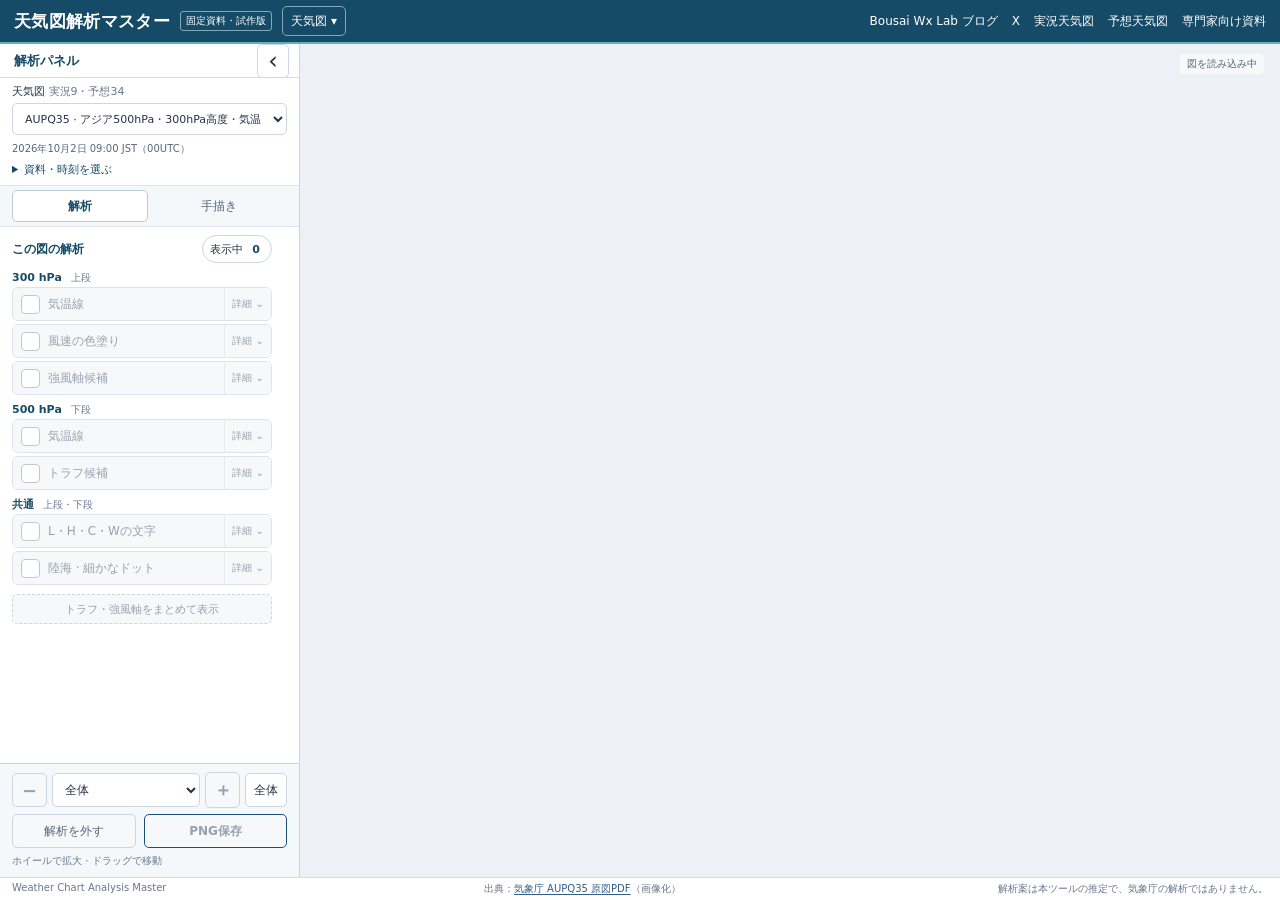
==== commit 3a208059: "Show all reviewed 300 and 500 hPa temperature contours" ====
--- a/index.html
+++ b/index.html
@@ -9,10 +9,10 @@
   <meta name="application-name" content="Weather Chart Analysis Master">
   <title>天気図解析マスター | Weather Chart Analysis Master | Bousai Wx Lab</title>
   <link rel="stylesheet" href="styles.css?v=82f42aea5d2b533d">
-  <script src="analysis.js?v=48cc9b9fd74617ff" defer></script>
+  <script src="analysis.js?v=729b22b69fb25a63" defer></script>
   <script src="geography.js?v=f05742dc0ce1b78a" defer></script>
   <script src="catalog.js?v=9d1519ba693ab9cf" defer></script>
-  <script src="app.js?v=be11c97570815017" defer></script>
+  <script src="app.js?v=dbafb2278cd144af" defer></script>
 </head>
 <body>
   <header class="topbar">
@@ -49,7 +49,7 @@
       <div class="layer-group" data-layer-group><h3>300 hPa <span>上段</span></h3>
       <article class="layer-tool" data-layer="temperature">
         <div class="layer-row"><button type="button" id="temperature" class="layer-toggle" aria-pressed="false" disabled>気温線</button><button type="button" class="layer-detail-button" data-layer-detail="temperature" aria-label="気温線の詳細" aria-expanded="false" aria-controls="detail-temperature">詳細 <span aria-hidden="true">⌄</span></button></div>
-        <div id="detail-temperature" class="layer-details" hidden><div id="temperature-legend" class="temperature-legend" aria-label="300hPaの気温線。暖かいほど薄い青、冷たいほど濃い紫"></div><p class="gesture-note">−33・−39・−45・−51℃の数字を結ぶ補助線です。数字の間は滑らかにつなぎ、離れた並びは分けます。</p></div>
+        <div id="detail-temperature" class="layer-details" hidden><div id="temperature-legend" class="temperature-legend" aria-label="300hPaの気温線。暖かいほど薄い青、冷たいほど濃い紫"></div><p class="gesture-note">−27〜−51℃の全5段階。原図の同じ気温の数字を滑らかにつなぐ補助線です。</p></div>
       </article>
       <article class="layer-tool" data-layer="wind">
         <div class="layer-row"><button type="button" id="wind" class="layer-toggle" aria-pressed="false" disabled>風速の色塗り</button><button type="button" class="layer-detail-button" data-layer-detail="wind" aria-label="風速の色塗りの詳細" aria-expanded="false" aria-controls="detail-wind">詳細 <span aria-hidden="true">⌄</span></button></div>
@@ -59,7 +59,12 @@
         <div class="layer-row"><button type="button" id="jet" class="layer-toggle" aria-pressed="false" disabled>強風軸候補</button><button type="button" class="layer-detail-button" data-layer-detail="jet" aria-label="強風軸候補の詳細" aria-expanded="false" aria-controls="detail-jet">詳細 <span aria-hidden="true">⌄</span></button></div>
         <div id="detail-jet" class="layer-details" hidden><span class="legend jet-key">赤い矢印 · 300hPa</span><p class="gesture-note">各強風帯の最も強い帯の中心をたどります。流れの経路はこの1枚で確認してください。</p></div>
       </article>
-      </div><div class="layer-group" data-layer-group><h3>500 hPa <span>下段</span></h3>      <article class="layer-tool" data-layer="trough">
+      </div><div class="layer-group" data-layer-group><h3>500 hPa <span>下段</span></h3>
+      <article class="layer-tool" data-layer="temperature500">
+        <div class="layer-row"><button type="button" id="temperature500" class="layer-toggle" aria-pressed="false" disabled>気温線</button><button type="button" class="layer-detail-button" data-layer-detail="temperature500" aria-label="500hPaの気温線の詳細" aria-expanded="false" aria-controls="detail-temperature500">詳細 <span aria-hidden="true">⌄</span></button></div>
+        <div id="detail-temperature500" class="layer-details" hidden><div id="temperature500-legend" class="temperature-legend" aria-label="500hPaの気温線。暖かいほど薄い青、冷たいほど濃い紫"></div><p class="gesture-note">−3〜−30℃の全10段階。原図の気温の破線に沿って、閉じた線も滑らかに色を重ねます。</p></div>
+      </article>
+      <article class="layer-tool" data-layer="trough">
         <div class="layer-row"><button type="button" id="trough" class="layer-toggle" aria-pressed="false" disabled>トラフ候補</button><button type="button" class="layer-detail-button" data-layer-detail="trough" aria-label="トラフ候補の詳細" aria-expanded="false" aria-controls="detail-trough">詳細 <span aria-hidden="true">⌄</span></button></div>
         <div id="detail-trough" class="layer-details" hidden><span class="legend trough-key">茶色の二重線 · 500hPa</span><p class="gesture-note">等高度線の曲がりから推定した候補です。</p></div>
       </article>
@@ -130,7 +135,7 @@
         <canvas id="wind-layer" aria-label="300hPa等風速線に沿った緑色の塗り分け"></canvas>
         <canvas id="analysis-layer" aria-label="500hPaのトラフの推定候補"></canvas>
         <canvas id="jet-layer" aria-label="300hPaの強風帯の中心を流れに沿ってたどる赤い矢印"></canvas>
-        <canvas id="temperature-layer" aria-label="300hPaの−33から−51℃の気温表示を結ぶ青から紫の補助線"></canvas>
+        <canvas id="temperature-layer" aria-label="300hPaの−27から−51℃、500hPaの−3から−30℃の気温線。暖かい薄い青から寒い濃い紫"></canvas>
         <canvas id="symbol-layer" aria-label="原図のLは赤、Hは青、Cは水色、Wはオレンジ。文字部分だけの色分け"></canvas>
         <canvas id="ink" aria-label="天気図の色塗り面"></canvas>
       </div>
